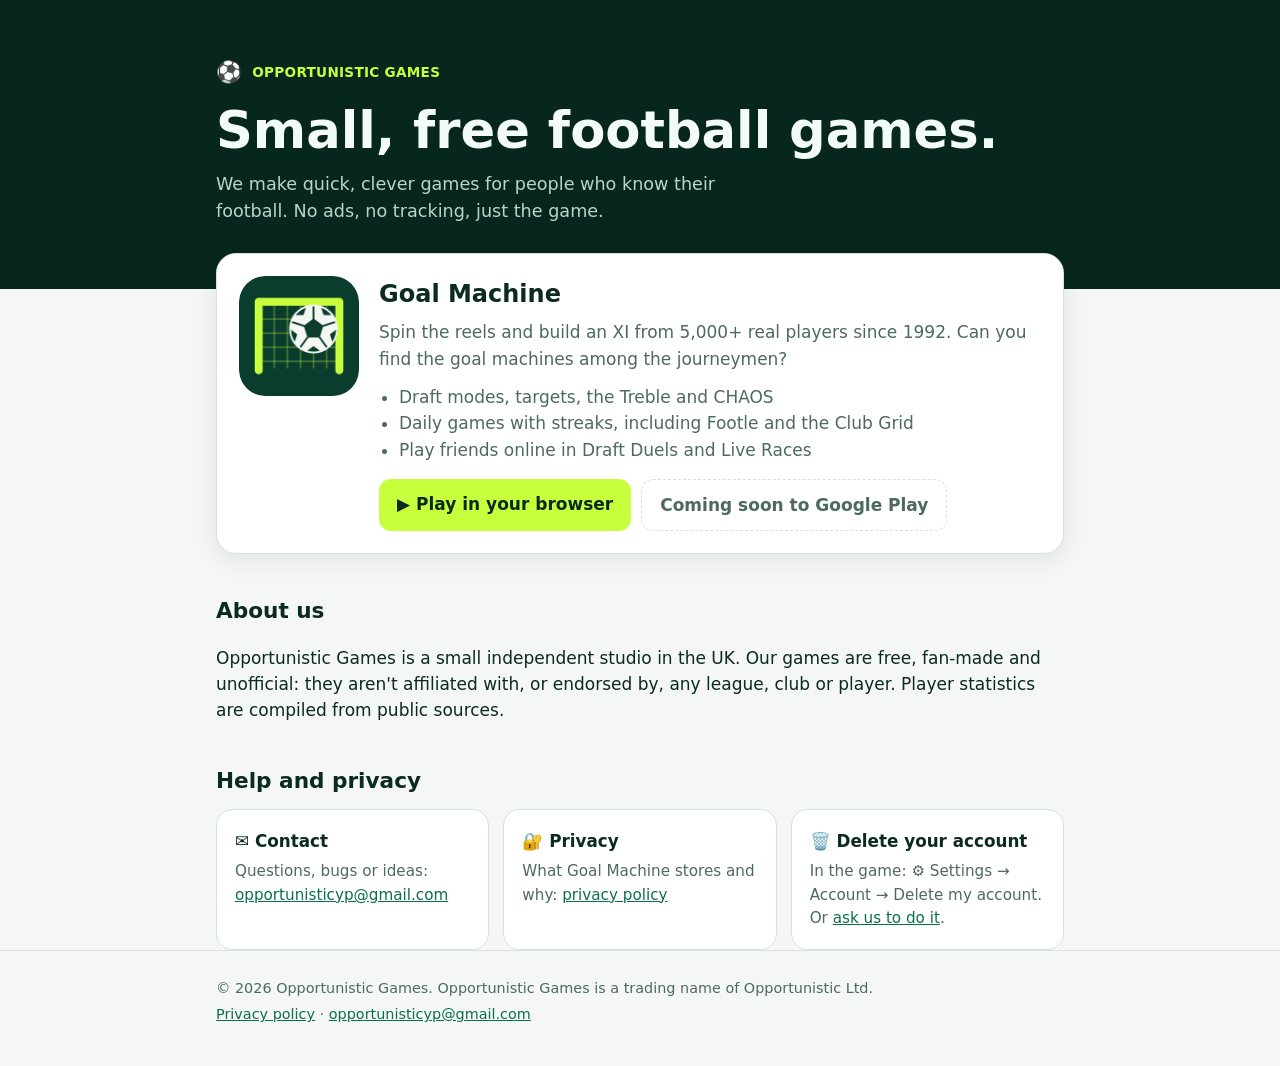
==== index.html @ 50015a63 "Studio site for Opportunistic Games at the root, replacing the old site - index.html: Goal Machine, " ====
<!DOCTYPE html>
<html lang="en-GB">
<head>
  <meta charset="utf-8">
  <meta name="viewport" content="width=device-width, initial-scale=1">
  <title>Opportunistic Games</title>
  <meta name="description" content="Opportunistic Games makes small, free football games. Our first is Goal Machine: build the biggest-scoring XI from 5,000+ real players.">
  <meta property="og:title" content="Opportunistic Games">
  <meta property="og:description" content="Small, free football games. Home of Goal Machine.">
  <meta property="og:image" content="https://opportunisticgames.github.io/goal-machine/icons/icon-512.png">
  <link rel="icon" href="goal-machine/icons/icon-192.png">
  <style>
    :root { --bg: #f4f7f5; --panel: #fff; --ink: #0b2a20; --muted: #4d6a5e; --edge: #d6e3dc; --accent: #0b6e4f; --lime: #c8ff3d; --hero: #07261d; }
    @media (prefers-color-scheme: dark) { :root { --bg: #06140f; --panel: #0d2219; --ink: #eaf6f0; --muted: #9dc2b1; --edge: #1d3a2e; --accent: #c8ff3d; } }
    * { box-sizing: border-box; }
    body { margin: 0; background: var(--bg); color: var(--ink); font: 17px/1.55 system-ui, -apple-system, "Segoe UI", Roboto, sans-serif; }
    a { color: var(--accent); }
    .wrap { max-width: 880px; margin: 0 auto; padding: 0 16px; }
    header.hero { background: var(--hero); color: #f2fbf6; padding: 56px 0 64px; }
    .brand { display: flex; align-items: center; gap: 10px; font-weight: 800; letter-spacing: .02em; color: var(--lime); text-transform: uppercase; font-size: .85rem; }
    .brand i { font-style: normal; font-size: 1.3rem; }
    h1 { font-size: clamp(2rem, 7vw, 3.2rem); line-height: 1.1; margin: 14px 0 12px; }
    .hero p { color: #b9d6c8; max-width: 560px; margin: 0; font-size: 1.1rem; }
    main { padding: 8px 0 40px; }
    h2 { font-size: 1.35rem; margin: 40px 0 12px; }
    .game { display: grid; grid-template-columns: 120px 1fr; gap: 20px; align-items: start; background: var(--panel); border: 1px solid var(--edge); border-radius: 20px; padding: 22px; margin-top: -36px; box-shadow: 0 6px 24px rgba(0, 0, 0, .08); }
    .game img { width: 120px; height: 120px; border-radius: 26px; display: block; }
    .game h3 { margin: 0 0 6px; font-size: 1.5rem; }
    .game p { margin: 0 0 12px; color: var(--muted); }
    .game ul { margin: 0 0 16px; padding-left: 20px; color: var(--muted); }
    .btns { display: flex; flex-wrap: wrap; gap: 10px; }
    .btn { display: inline-block; padding: 12px 18px; border-radius: 12px; font-weight: 700; text-decoration: none; background: var(--lime); color: #0a2a1f; }
    .btn.ghost { background: transparent; color: var(--ink); border: 1px solid var(--edge); }
    .btn.soon { background: transparent; color: var(--muted); border: 1px dashed var(--edge); cursor: default; }
    .cards { display: grid; grid-template-columns: repeat(auto-fit, minmax(230px, 1fr)); gap: 14px; }
    .card { background: var(--panel); border: 1px solid var(--edge); border-radius: 16px; padding: 18px; }
    .card h3 { margin: 0 0 6px; font-size: 1.05rem; }
    .card p { margin: 0; color: var(--muted); font-size: .95rem; }
    footer { border-top: 1px solid var(--edge); padding: 22px 0 36px; color: var(--muted); font-size: .9rem; }
    footer p { margin: 4px 0; }
    @media (max-width: 560px) { .game { grid-template-columns: 1fr; } .game img { width: 88px; height: 88px; border-radius: 20px; } }
  </style>
</head>
<body>
  <header class="hero">
    <div class="wrap">
      <div class="brand"><i>⚽</i> Opportunistic Games</div>
      <h1>Small, free football games.</h1>
      <p>We make quick, clever games for people who know their football. No ads, no tracking, just the game.</p>
    </div>
  </header>

  <main class="wrap">
    <section class="game" id="goal-machine">
      <img src="goal-machine/icons/icon-512.png" alt="Goal Machine icon" width="120" height="120">
      <div>
        <h3>Goal Machine</h3>
        <p>Spin the reels and build an XI from 5,000+ real players since 1992. Can you find the goal machines among the journeymen?</p>
        <ul>
          <li>Draft modes, targets, the Treble and CHAOS</li>
          <li>Daily games with streaks, including Footle and the Club Grid</li>
          <li>Play friends online in Draft Duels and Live Races</li>
        </ul>
        <div class="btns">
          <a class="btn" href="goal-machine/">▶ Play in your browser</a>
          <span class="btn soon">Coming soon to Google Play</span>
        </div>
      </div>
    </section>

    <h2>About us</h2>
    <p>Opportunistic Games is a small independent studio in the UK. Our games are free, fan-made and unofficial: they aren't affiliated with, or endorsed by, any league, club or player. Player statistics are compiled from public sources.</p>

    <h2>Help and privacy</h2>
    <div class="cards">
      <div class="card"><h3>✉️ Contact</h3><p>Questions, bugs or ideas: <a href="mailto:opportunisticyp@gmail.com">opportunisticyp@gmail.com</a></p></div>
      <div class="card"><h3>🔐 Privacy</h3><p>What Goal Machine stores and why: <a href="goal-machine/privacy.html">privacy policy</a></p></div>
      <div class="card"><h3>🗑️ Delete your account</h3><p>In the game: ⚙️ Settings → Account → Delete my account. Or <a href="goal-machine/privacy.html#delete">ask us to do it</a>.</p></div>
    </div>
  </main>

  <footer>
    <div class="wrap">
      <p>© 2026 Opportunistic Games. Opportunistic Games is a trading name of Opportunistic Ltd.</p>
      <p><a href="goal-machine/privacy.html">Privacy policy</a> · <a href="mailto:opportunisticyp@gmail.com">opportunisticyp@gmail.com</a></p>
    </div>
  </footer>
</body>
</html>
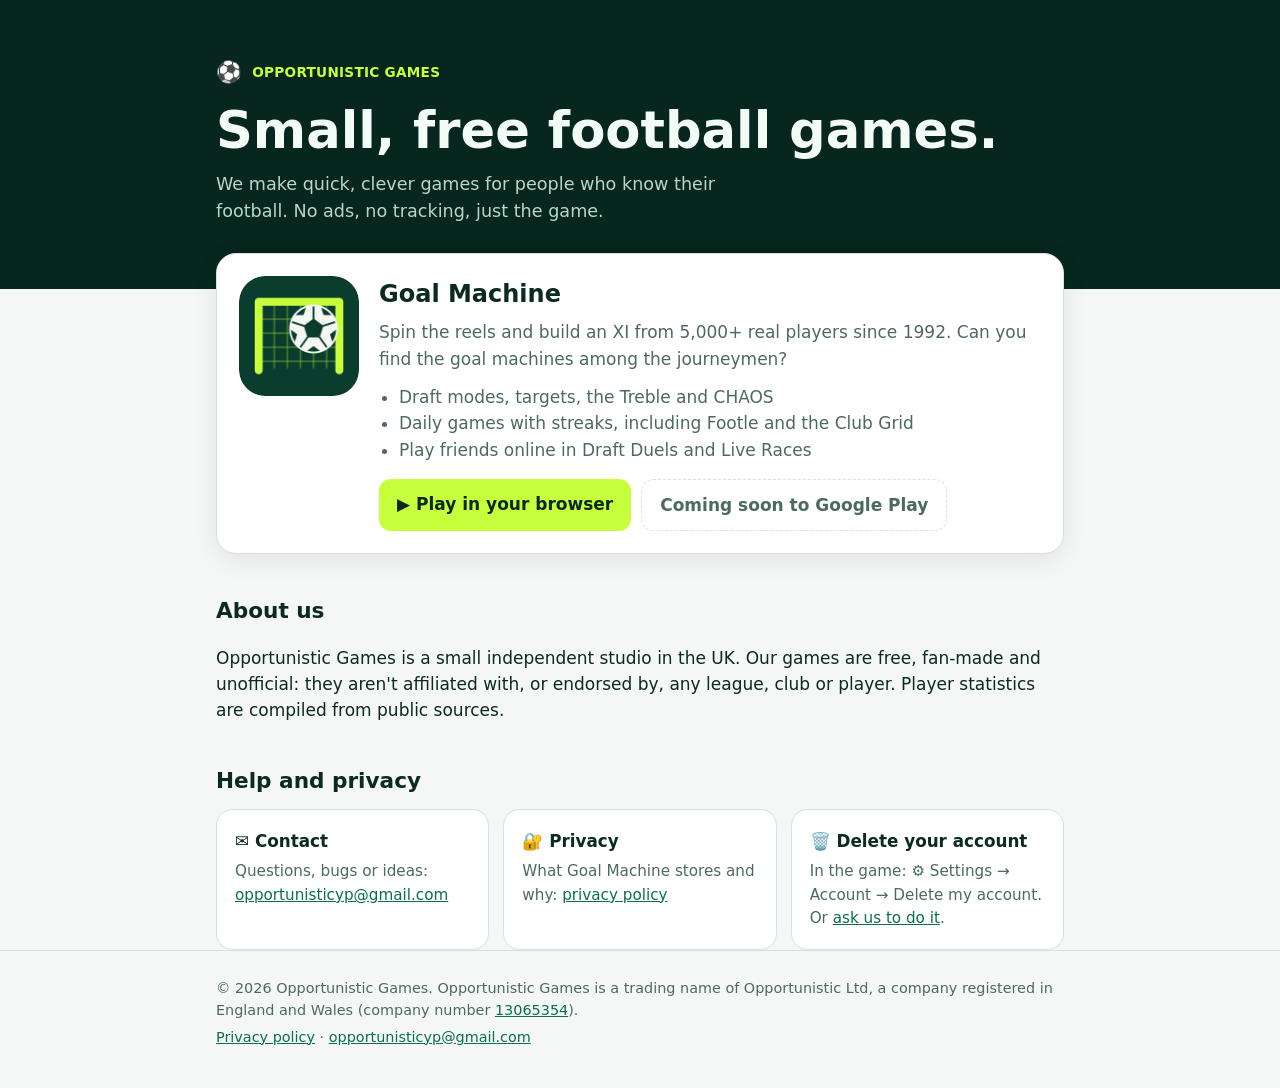
==== commit 72ab8c8f: "Studio site: company number in the footer Co-Authored-By: Claude Opus 5.5 <noreply@anthropic.com> Cl" ====
--- a/index.html
+++ b/index.html
@@ -81,7 +81,7 @@
 
   <footer>
     <div class="wrap">
-      <p>© 2026 Opportunistic Games. Opportunistic Games is a trading name of Opportunistic Ltd.</p>
+      <p>© 2026 Opportunistic Games. Opportunistic Games is a trading name of Opportunistic Ltd, a company registered in England and Wales (company number <a href="https://find-and-update.company-information.service.gov.uk/company/13065354">13065354</a>).</p>
       <p><a href="goal-machine/privacy.html">Privacy policy</a> · <a href="mailto:opportunisticyp@gmail.com">opportunisticyp@gmail.com</a></p>
     </div>
   </footer>
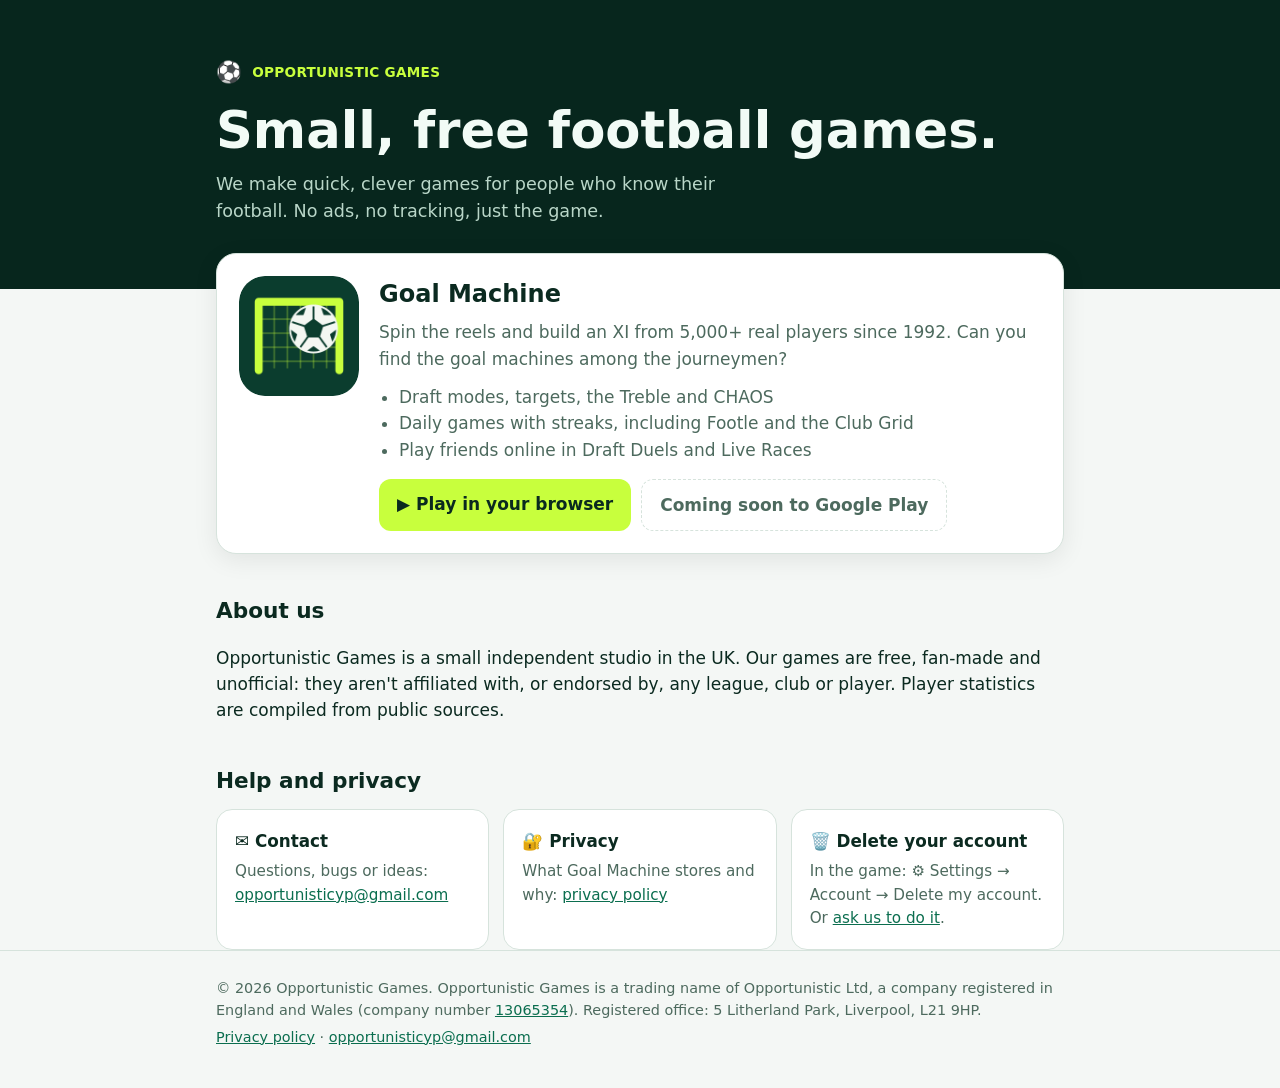
==== commit 9520339d: "Studio site: registered office in the footer Co-Authored-By: Claude Opus 5.5 <noreply@anthropic.com>" ====
--- a/index.html
+++ b/index.html
@@ -81,7 +81,7 @@
 
   <footer>
     <div class="wrap">
-      <p>© 2026 Opportunistic Games. Opportunistic Games is a trading name of Opportunistic Ltd, a company registered in England and Wales (company number <a href="https://find-and-update.company-information.service.gov.uk/company/13065354">13065354</a>).</p>
+      <p>© 2026 Opportunistic Games. Opportunistic Games is a trading name of Opportunistic Ltd, a company registered in England and Wales (company number <a href="https://find-and-update.company-information.service.gov.uk/company/13065354">13065354</a>). Registered office: 5 Litherland Park, Liverpool, L21 9HP.</p>
       <p><a href="goal-machine/privacy.html">Privacy policy</a> · <a href="mailto:opportunisticyp@gmail.com">opportunisticyp@gmail.com</a></p>
     </div>
   </footer>
